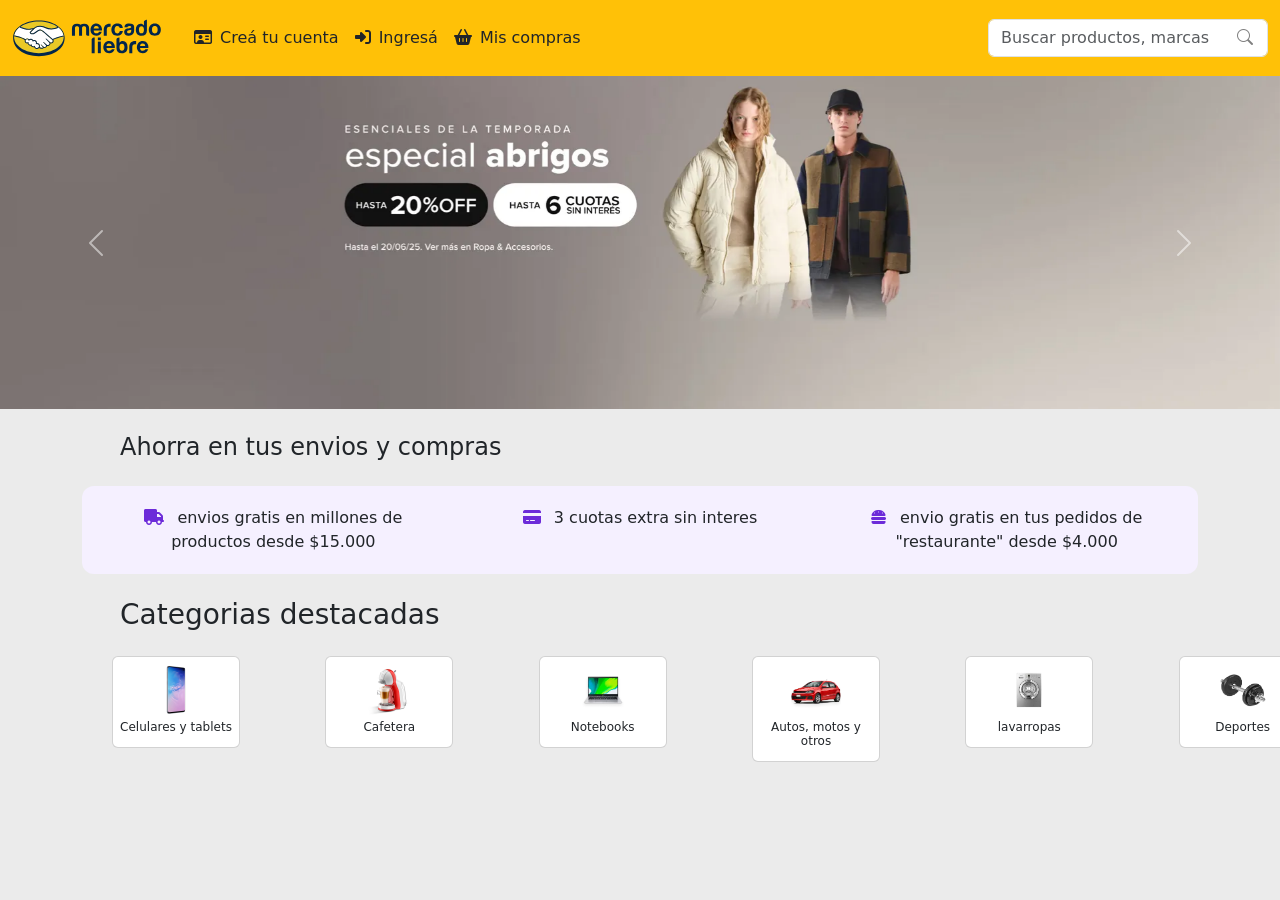
==== index.html @ d4377ca2 "arreglado imagenes y colores" ====
<!doctype html>
<html lang="en">
  <head>
    <meta charset="UTF-8" />
    <meta name="viewport" content="width=device-width, initial-scale=1.0" />
    <title>Mercado Libre</title>
    <link
      rel="stylesheet"
      href="https://cdnjs.cloudflare.com/ajax/libs/font-awesome/6.4.0/css/all.min.css"
    />
    <link
      rel="stylesheet"
      href="https://cdn.jsdelivr.net/npm/bootstrap-icons@1.11.3/font/bootstrap-icons.min.css"
    />
    <link
      href="https://cdn.jsdelivr.net/npm/bootstrap@5.3.8/dist/css/bootstrap.min.css"
      rel="stylesheet"
      integrity="sha384-sRIl4kxILFvY47J16cr9ZwB07vP4J8+LH7qKQnuqkuIAvNWLzeN8tE5YBujZqJLB"
      crossorigin="anonymous"
    />
    <link rel="stylesheet" href="./Styles/style.css" />
    <link
      rel="stylesheet"
      href="https://cdnjs.cloudflare.com/ajax/libs/font-awesome/6.4.0/css/all.min.css"
    />
  </head>
  <body>
    <nav class="navbar navbar-expand-lg bg-warning">
      <div class="container-fluid d-flex flex-row gap-3 mb-0">
        <a class="navbar-brand" href="#">
          <img
            src="/Assets/logo-mercado-liebre.svg"
            alt="mercadoliebre"
            width="150"
            height="50"
          />
        </a>
        <button
          class="navbar-toggler"
          type="button"
          data-bs-toggle="collapse"
          data-bs-target="#navbarTogglerDemo02"
          aria-controls="navbarTogglerDemo02"
          aria-expanded="false"
          aria-label="Toggle navigation"
        >
          <span class="navbar-toggler-icon"></span>
        </button>
        <div class="collapse navbar-collapse" id="navbarTogglerDemo02">
          <ul class="navbar-nav me-auto mb-2 mb-lg-0 flex-row gap-3">
            <li class="nav-item">
              <i class="far fa-id-card me-2"></i>Creá tu cuenta
            </li>
            <li class="nav-item">
              <i class="fas fa-sign-in-alt me-2"></i>Ingresá
            </li>
            <li class="nav-item">
              <i class="fas fa-shopping-basket me-2"></i>Mis compras
            </li>
          </ul>
          <form class="d-flex ms-auto" role="search">
            <div class="search-box">
              <i class="bi bi-search"></i>
              <input
                class="form-control"
                type="search"
                placeholder="Buscar productos, marcas y más..."
                aria-label="Search"
              />
            </div>
          </form>
        </div>
      </div>
    </nav>

    <div id="carouselExampleFade" class="carousel slide carousel-fade">
      <div class="carousel-inner">
        <div class="carousel-item active">
          <img
            src="/Assets/D_NQ_630123-MLA86276689967_062025-OO.webp"
            class="d-block w-100"
            alt="..."
          />
        </div>
        <div class="carousel-item">
          <img
            src="/Assets/D_NQ_743265-MLA86102144515_062025-OO.webp"
            class="d-block w-100"
            alt="..."
          />
        </div>
        <div class="carousel-item">
          <img
            src="/Assets/D_NQ_767480-MLA86280604571_062025-OO.webp"
            class="d-block w-100"
            alt="..."
          />
        </div>
        <div class="carousel-item">
          <img
            src="/Assets/D_NQ_803967-MLA86466180635_062025-OO.webp"
            class="d-block w-100"
            alt="..."
          />
        </div>
        <div class="carousel-item">
          <img
            src="/Assets/D_NQ_944395-MLA83017655050_032025-OO.webp"
            class="d-block w-100"
            alt="..."
          />
        </div>
      </div>
      <button
        class="carousel-control-prev"
        type="button"
        data-bs-target="#carouselExampleFade"
        data-bs-slide="prev"
      >
        <span class="carousel-control-prev-icon" aria-hidden="true"></span>
        <span class="visually-hidden">Previous</span>
      </button>
      <button
        class="carousel-control-next"
        type="button"
        data-bs-target="#carouselExampleFade"
        data-bs-slide="next"
      >
        <span class="carousel-control-next-icon" aria-hidden="true"></span>
        <span class="visually-hidden">Next</span>
      </button>
    </div>
    <div class="text my-4 alineado-Texto">
      <h4>Ahorra en tus envios y compras</h4>
    </div>
    <div class="container my-4">
      <div class="beneficios">
        <div class="row text-center">
          <div class="col-lg-4">
            <i class="fas fa-truck me-2"></i>
            <span>envios gratis en millones de productos desde $15.000</span>
          </div>
          <div class="col-lg-4">
            <i class="fas fa-credit-card me-2"> </i>
            <span> 3 cuotas extra sin interes</span>
          </div>
          <div class="col-lg-4">
            <i class="fas fa-hamburger me-2"></i>
            <span
              >envio gratis en tus pedidos de "restaurante" desde $4.000</span
            >
          </div>
        </div>
      </div>
    </div>
    <div class="text my-4 alineado-Texto">
      <h3>Categorias destacadas</h3>
    </div>

    <div class="container-fluid my-4 cont-Alineado">
      <div class="row">
        <div class="col-sm-4 col-lg-2">
          <div class="card" style="width: 8rem">
            <img
              src="Assets/img-samsung-galaxy-s10.jpg"
              class="card-img-top img-Card"
              alt="..."
            />
            <div class="card-body text-center">
              <h5 class="card-title text-Title">Celulares y tablets</h5>
            </div>
          </div>
        </div>
        <div class="col-sm-4 col-lg-2">
          <div class="card" style="width: 8rem">
            <img
              src="Assets/img-cafetera-moulinex.jpg"
              class="card-img-top img-Card"
              alt="..."
            />
            <div class="card-body text-center">
              <h5 class="card-title text-Title">Cafetera</h5>
            </div>
          </div>
        </div>
        <div class="col-sm-4 col-lg-2">
          <div class="card" style="width: 8rem">
            <img
              src="Assets/categoriLaptop.webp"
              class="card-img-top img-Card"
              alt="..."
            />
            <div class="card-body text-center">
              <h5 class="card-title text-Title">Notebooks</h5>
            </div>
          </div>
        </div>
        <div class="col-sm-4 col-lg-2">
          <div class="card" style="width: 8rem">
            <img
              src="Assets/categoriAutos.webp"
              class="card-img-top img-Card"
              alt="..."
            />
            <div class="card-body text-center">
              <h5 class="card-title text-Title">Autos, motos y otros</h5>
            </div>
          </div>
        </div>

        <div class="col-sm-4 col-lg-2">
          <div class="card" style="width: 8rem">
            <img
              src="Assets/categoriLavarropas.webp"
              class="card-img-top img-Card"
              alt="..."
            />
            <div class="card-body text-center">
              <h5 class="card-title text-Title">lavarropas</h5>
            </div>
          </div>
        </div>
        <div class="col-sm-4 col-lg-2">
          <div class="card" style="width: 8rem">
            <img
              src="Assets/categoriFitnes.webp"
              class="card-img-top img-Card"
              alt="..."
            />
            <div class="card-body text-center">
              <h5 class="card-title text-Title">Deportes</h5>
            </div>
          </div>
        </div>
      </div>
    </div>

    <script
      src="https://cdn.jsdelivr.net/npm/bootstrap@5.3.8/dist/js/bootstrap.bundle.min.js"
      integrity="sha384-FKyoEForCGlyvwx9Hj09JcYn3nv7wiPVlz7YYwJrWVcXK/BmnVDxM+D2scQbITxI"
      crossorigin="anonymous"
    ></script>
  </body>
</html>
---- Styles/style.css ----
*{
    padding: 0;
    margin: 0;
    box-sizing: border-box;
}

navbar{
    background-color: #eac926;
}

.search-box{
    position: relative;
    width: 280px;
}

.search-box input{
    padding-right: 40px; 
}

.search-box i{
    position: absolute;
    right: 15px;   
    top: 50%;
    transform: translateY(-50%);
    color: gray;
    pointer-events: none;
}

body { 
    background-color: #ebebeb;;
}

.beneficios {
    background-color: #f5f0ff;
    padding: 20px;
    border-radius: 12px;
}
.beneficios i {
    color: #6c2bd9;
}

.img-Card {
    height: 50px;
    width: 50px;
    object-fit: contain;
    margin: 8px auto 0;
    display: block;
}
.card-body {
    padding: 0.3rem;
}

.text-Title {
    font-size: 12px;
}

.alineado-Texto {
    margin-left: 120px;
}

.cont-Alineado{
    margin-left: 100px;
    margin-right: 100px;
}
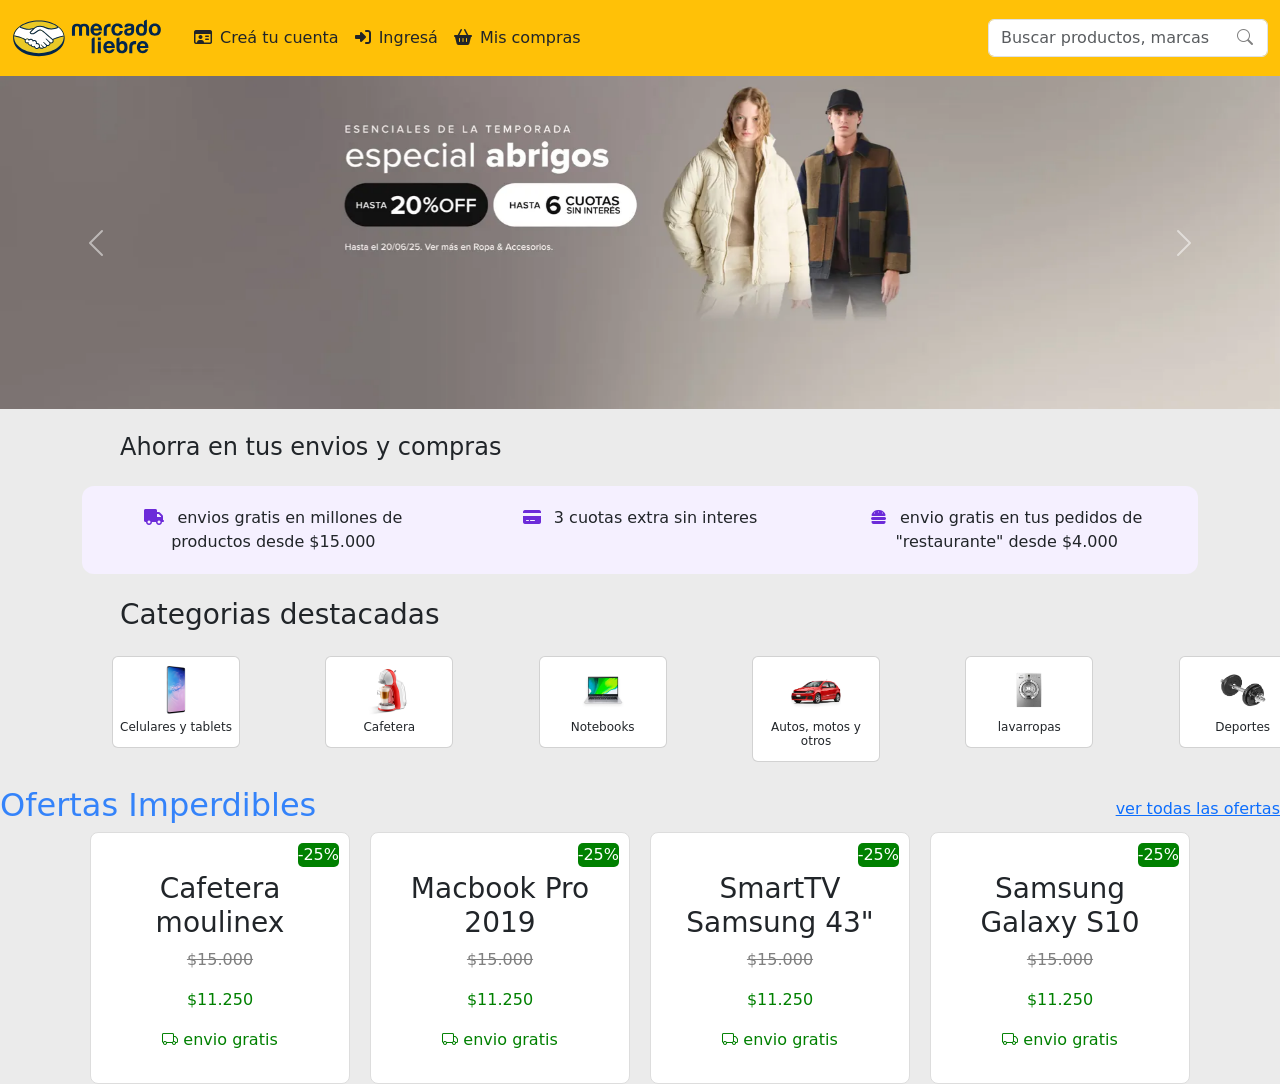
==== commit ff22907b: "mi parte" ====
--- a/index.html
+++ b/index.html
@@ -234,6 +234,54 @@
         </div>
       </div>
     </div>
+    <section class="ofertas">
+      <div class="titulo">
+        <h2 class="celeste">Ofertas Imperdibles</h2>
+        <a href="">ver todas las ofertas</a>
+      </div>
+      <div class="cartas">
+        <div class="carta1">
+          <img src="https://www.bing.com/th/id/OIP.IFLf1iKjgJyIgcAgIahNJwHaHa?w=180&h=180&c=8&rs=1&qlt=90&o=6&pid=3.1&rm=2" alt="">
+          <span class="descuento">-25%</span>
+          <h3>Cafetera moulinex</h3>
+          <p class="precio1">$15.000</p>
+          <p class="precio2">$11.250</p>
+          <p class="envio"><i class="bi bi-truck"></i>
+            envio gratis
+          </p>
+        </div>
+         <div class="carta1">
+          <span class="descuento">-25%</span>
+          <img src="https://www.bing.com/th/id/OIP.Y0yaWTrMIIb5n8Ekakz9wQHaFZ?w=180&h=135&c=8&rs=1&qlt=90&o=6&dpr=1.3&pid=3.1&rm=2" alt="">
+          <h3>Macbook Pro 2019</h3>
+          <p class="precio1">$15.000</p>
+          <p class="precio2">$11.250</p>
+          <p class="envio"><i class="bi bi-truck"></i>
+            envio gratis
+          </p>
+        </div>
+         <div class="carta1">
+          <span class="descuento">-25%</span>
+          <img src="https://www.bing.com/th/id/OIP.4Ky2hmNpFXyOOBoklWq3NwHaFE?w=180&h=135&c=8&rs=1&qlt=90&o=6&dpr=1.3&pid=3.1&rm=2" alt="">
+          <h3>SmartTV Samsung 43"</h3>
+          <p class="precio1">$15.000</p>
+          <p class="precio2">$11.250</p>
+          <p class="envio"><i class="bi bi-truck"></i>
+            envio gratis
+          </p>
+        </div>
+         <div class="carta1">
+          <span class="descuento">-25%</span>
+          <img src="https://www.bing.com/th/id/OIP._dcwcvw_ktV2e6NNmu5NegHaE7?w=180&h=135&c=8&rs=1&qlt=90&o=6&dpr=1.3&pid=3.1&rm=2" alt="">
+          <h3>Samsung Galaxy S10</h3>
+          <p class="precio1">$15.000</p>
+          <p class="precio2">$11.250</p>
+          <p class="envio"><i class="bi bi-truck"></i>
+            envio gratis
+          </p>
+        </div>
+      </div>
+    </section>
 
     <script
       src="https://cdn.jsdelivr.net/npm/bootstrap@5.3.8/dist/js/bootstrap.bundle.min.js"
--- a/Styles/style.css
+++ b/Styles/style.css
@@ -61,4 +61,45 @@
 .cont-Alineado{
     margin-left: 100px;
     margin-right: 100px;
+}
+.titulo {
+    display: flex;
+    justify-content: space-between;
+    align-items: center;
+}
+.celeste {
+    color: #3483fa;
+}
+.cartas {
+    display: flex;
+    justify-content: center;
+    align-items: center;
+    gap: 20px;
+}
+.carta1 {
+    position: relative;
+    width: 260px;
+    background: white;
+    border: 1px solid #ddd;
+    border-radius: 8px;
+    text-align: center;
+    padding: 15px
+}
+.precio1 {
+    text-decoration: line-through;
+    color: gray;
+}
+.precio2 {
+    color: green;
+}
+.envio {
+    color: green;
+}
+.descuento {
+    position: absolute;
+    top: 10px;
+    right: 10px;
+    background: green;
+    color: white;
+    border-radius: 5px;   
 }
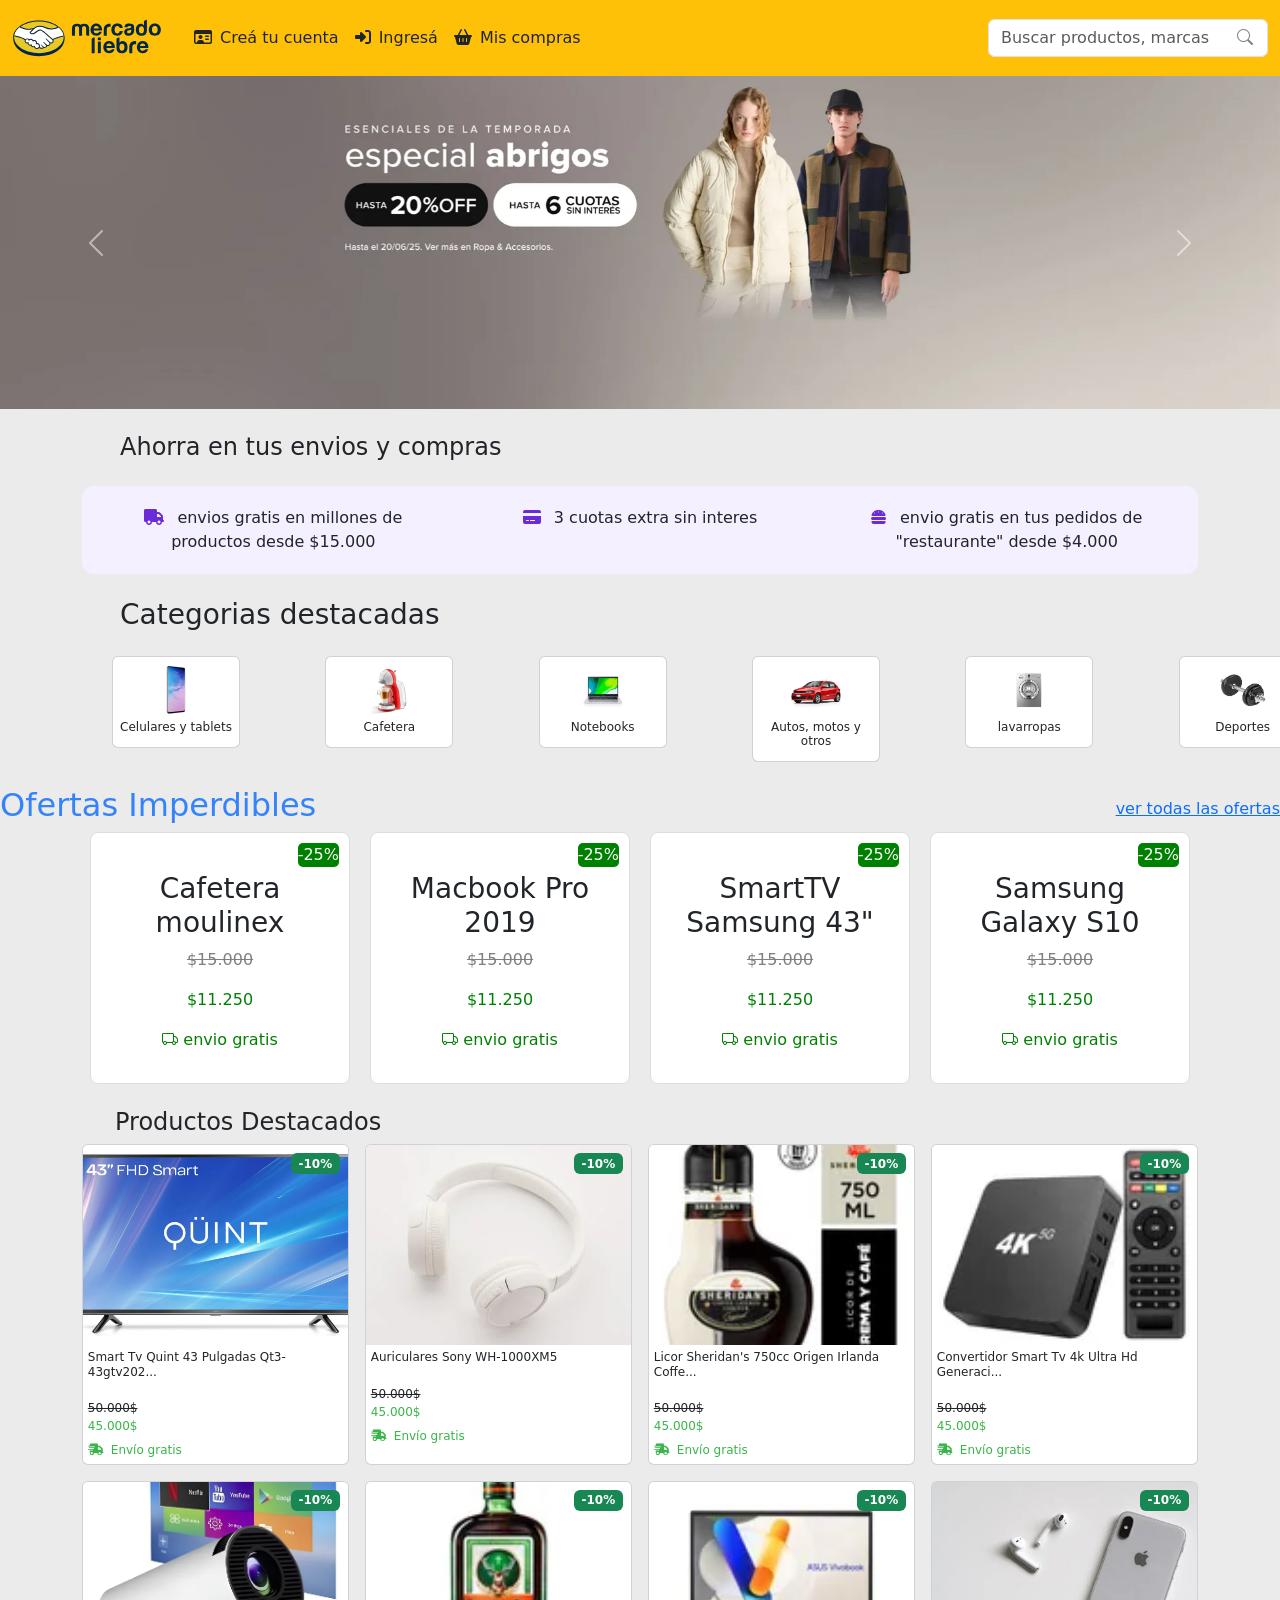
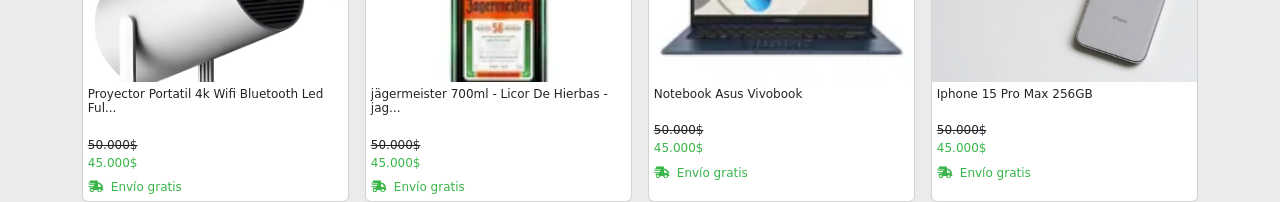
==== commit 73a61b94: "añadi productos destacados" ====
--- a/index.html
+++ b/index.html
@@ -283,6 +283,214 @@
       </div>
     </section>
 
+    <h1 class="mt-4 size-Margin">Productos Destacados</h1>
+
+    <div class="container g-4">
+      <div class="row row-cols-2 row-cols-md-4 g-3">
+        <div class="col">
+          <div class="card h-100" style="position: relative; max-width: 300px">
+            <span class="badge bg-success position-absolute top-0 end-0 m-2">
+              -10%
+            </span>
+            <img
+              class="imagen-fit card-img-top"
+              src="Assets/tv.webp"
+              alt="..."
+            />
+            <div class="card-body">
+              <h5 class="card-title size">
+                Smart Tv Quint 43 Pulgadas Qt3-43gtv202...
+              </h5>
+              <p class="card-text"></p>
+              <div class="mover">
+                <del class="size">50.000$</del>
+                <h5 class="size color">45.000$</h5>
+                <div class="size color">
+                  <i class="fas fa-shipping-fast me-2"></i>Envío gratis
+                </div>
+              </div>
+            </div>
+          </div>
+        </div>
+
+        <div class="col">
+          <div class="card h-100" style="position: relative; max-width: 300px">
+            <span class="badge bg-success position-absolute top-0 end-0 m-2">
+              -10%
+            </span>
+            <img
+              class="imagen-fit card-img-top"
+              src="Assets/audifono.webp"
+              alt="..."
+            />
+            <div class="card-body">
+              <h5 class="card-title size">Auriculares Sony WH-1000XM5</h5>
+              <p class="card-text"></p>
+              <div class="mover">
+                <del class="size">50.000$</del>
+                <h5 class="size color">45.000$</h5>
+                <div class="size color">
+                  <i class="fas fa-shipping-fast me-2"></i>Envío gratis
+                </div>
+              </div>
+            </div>
+          </div>
+        </div>
+
+        <div class="col">
+          <div class="card h-100" style="position: relative; max-width: 300px">
+            <span class="badge bg-success position-absolute top-0 end-0 m-2">
+              -10%
+            </span>
+            <img
+              class="imagen-fit card-img-top"
+              src="Assets/licor.webp"
+              alt="..."
+            />
+            <div class="card-body">
+              <h5 class="card-title size">
+                Licor Sheridan's 750cc Origen Irlanda Coffe...
+              </h5>
+              <p class="card-text"></p>
+              <div class="mover">
+                <del class="size">50.000$</del>
+                <h5 class="size color">45.000$</h5>
+                <div class="size color">
+                  <i class="fas fa-shipping-fast me-2"></i>Envío gratis
+                </div>
+              </div>
+            </div>
+          </div>
+        </div>
+
+        <div class="col">
+          <div class="card h-100" style="position: relative; max-width: 300px">
+            <span class="badge bg-success position-absolute top-0 end-0 m-2">
+              -10%
+            </span>
+            <img
+              class="imagen-fit card-img-top"
+              src="Assets/convertidorTV.webp"
+              alt="..."
+            />
+            <div class="card-body">
+              <h5 class="card-title size">
+                Convertidor Smart Tv 4k Ultra Hd Generaci...
+              </h5>
+              <p class="card-text"></p>
+              <div class="mover">
+                <del class="size">50.000$</del>
+                <h5 class="size color">45.000$</h5>
+                <div class="size color">
+                  <i class="fas fa-shipping-fast me-2"></i>Envío gratis
+                </div>
+              </div>
+            </div>
+          </div>
+        </div>
+
+        <div class="col">
+          <div class="card h-100" style="position: relative; max-width: 300px">
+            <span class="badge bg-success position-absolute top-0 end-0 m-2">
+              -10%
+            </span>
+            <img
+              class="imagen-fit card-img-top"
+              src="Assets/proyector.webp"
+              alt="..."
+            />
+            <div class="card-body">
+              <h5 class="card-title size">
+                Proyector Portatil 4k Wifi Bluetooth Led Ful...
+              </h5>
+              <p class="card-text"></p>
+              <div class="mover">
+                <del class="size">50.000$</del>
+                <h5 class="size color">45.000$</h5>
+                <div div class="size color">
+                  <i class="fas fa-shipping-fast me-2"></i>Envío gratis
+                </div>
+              </div>
+            </div>
+          </div>
+        </div>
+
+        <div class="col">
+          <div class="card h-100" style="position: relative; max-width: 300px">
+            <span class="badge bg-success position-absolute top-0 end-0 m-2">
+              -10%
+            </span>
+            <img
+              class="imagen-fit card-img-top"
+              src="Assets/jagger.webp"
+              alt="..."
+            />
+            <div class="card-body">
+              <h5 class="card-title size">
+                jägermeister 700ml - Licor De Hierbas - jag...
+              </h5>
+              <p class="card-text"></p>
+              <div class="mover">
+                <del class="size">50.000$</del>
+                <h5 class="size color">45.000$</h5>
+                <div class="size color">
+                  <i class="fas fa-shipping-fast me-2"></i>Envío gratis
+                </div>
+              </div>
+            </div>
+          </div>
+        </div>
+
+        <div class="col">
+          <div class="card h-100" style="position: relative; max-width: 300px">
+            <span class="badge bg-success position-absolute top-0 end-0 m-2">
+              -10%
+            </span>
+            <img
+              class="imagen-fit card-img-top"
+              src="Assets/asus.webp"
+              alt="..."
+            />
+            <div class="card-body">
+              <h5 class="card-title size">Notebook Asus Vivobook</h5>
+              <p class="card-text"></p>
+              <div class="mover">
+                <del class="size">50.000$</del>
+                <h5 class="size color">45.000$</h5>
+                <div class="size color">
+                  <i class="fas fa-shipping-fast me-2"></i>Envío gratis
+                </div>
+              </div>
+            </div>
+          </div>
+        </div>
+
+        <div class="col">
+          <div class="card h-100" style="position: relative; max-width: 300px">
+            <span class="badge bg-success position-absolute top-0 end-0 m-2">
+              -10%
+            </span>
+            <img
+              class="imagen-fit card-img-top"
+              src="Assets/iphone.webp"
+              alt="..."
+            />
+            <div class="card-body">
+              <h5 class="card-title size">Iphone 15 Pro Max 256GB</h5>
+              <p class="card-text"></p>
+              <div class="mover">
+                <del class="size">50.000$</del>
+                <h5 class="size color">45.000$</h5>
+                <div class="size color">
+                  <i class="fas fa-shipping-fast me-2"></i>Envío gratis
+                </div>
+              </div>
+            </div>
+          </div>
+        </div>
+      </div>
+    </div>
+
     <script
       src="https://cdn.jsdelivr.net/npm/bootstrap@5.3.8/dist/js/bootstrap.bundle.min.js"
       integrity="sha384-FKyoEForCGlyvwx9Hj09JcYn3nv7wiPVlz7YYwJrWVcXK/BmnVDxM+D2scQbITxI"
--- a/Styles/style.css
+++ b/Styles/style.css
@@ -102,4 +102,20 @@
     background: green;
     color: white;
     border-radius: 5px;   
+}
+
+.size-Margin {
+    margin-left: 115px;
+    font-size: 24px;
+}
+.size {
+    font-size: 12px ;
+}
+.color {
+    color: #39b54a;
+}
+.imagen-fit {
+    object-fit: cover;
+    width: 100%;
+    height: 200px;
 }
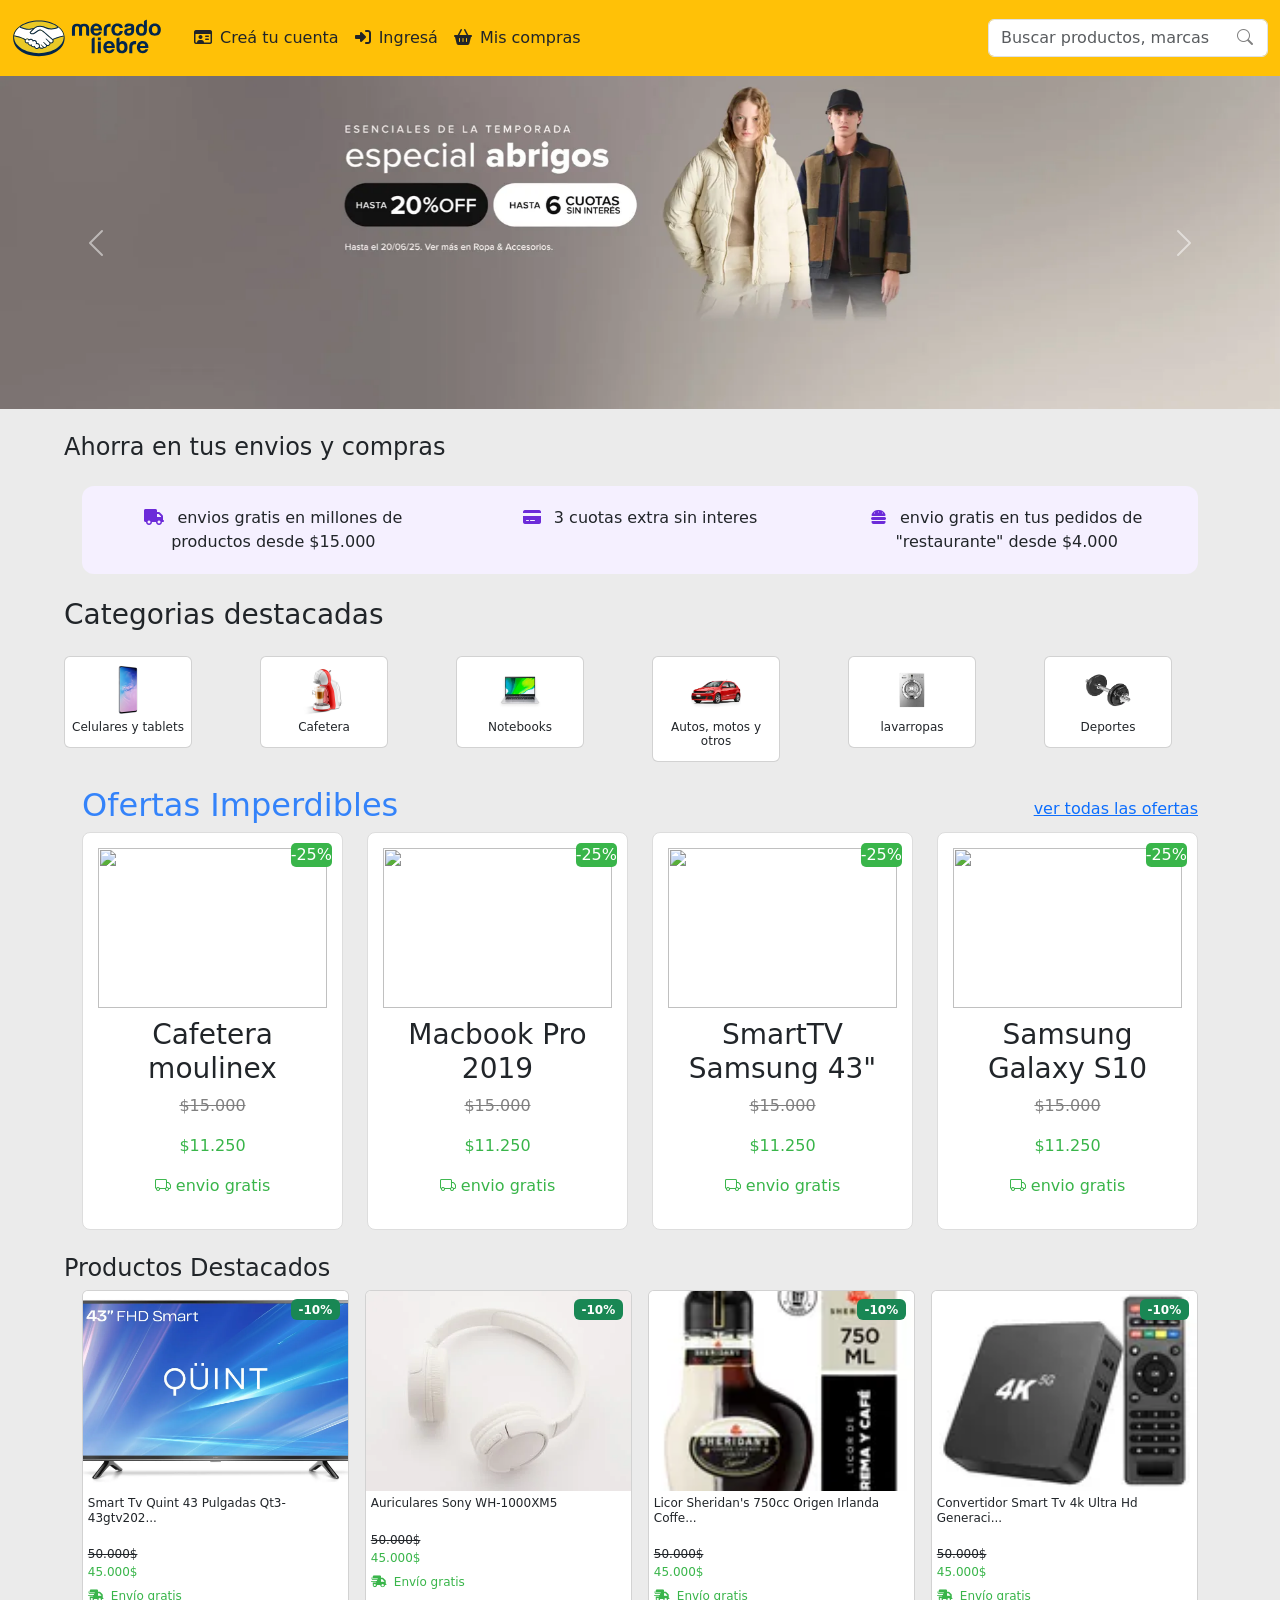
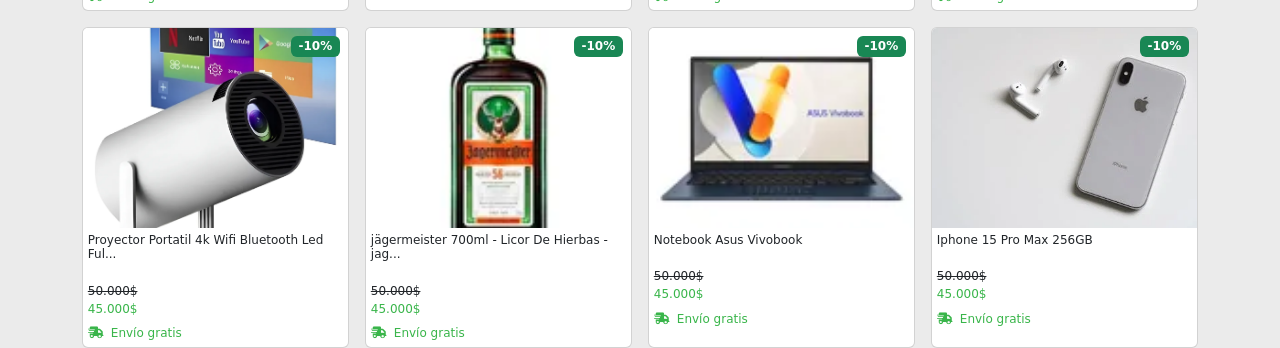
==== commit e84ccbf8: "fix" ====
--- a/index.html
+++ b/index.html
@@ -235,50 +235,79 @@
       </div>
     </div>
     <section class="ofertas">
-      <div class="titulo">
-        <h2 class="celeste">Ofertas Imperdibles</h2>
-        <a href="">ver todas las ofertas</a>
-      </div>
-      <div class="cartas">
-        <div class="carta1">
-          <img src="https://www.bing.com/th/id/OIP.IFLf1iKjgJyIgcAgIahNJwHaHa?w=180&h=180&c=8&rs=1&qlt=90&o=6&pid=3.1&rm=2" alt="">
-          <span class="descuento">-25%</span>
-          <h3>Cafetera moulinex</h3>
-          <p class="precio1">$15.000</p>
-          <p class="precio2">$11.250</p>
-          <p class="envio"><i class="bi bi-truck"></i>
-            envio gratis
-          </p>
-        </div>
-         <div class="carta1">
-          <span class="descuento">-25%</span>
-          <img src="https://www.bing.com/th/id/OIP.Y0yaWTrMIIb5n8Ekakz9wQHaFZ?w=180&h=135&c=8&rs=1&qlt=90&o=6&dpr=1.3&pid=3.1&rm=2" alt="">
-          <h3>Macbook Pro 2019</h3>
-          <p class="precio1">$15.000</p>
-          <p class="precio2">$11.250</p>
-          <p class="envio"><i class="bi bi-truck"></i>
-            envio gratis
-          </p>
-        </div>
-         <div class="carta1">
-          <span class="descuento">-25%</span>
-          <img src="https://www.bing.com/th/id/OIP.4Ky2hmNpFXyOOBoklWq3NwHaFE?w=180&h=135&c=8&rs=1&qlt=90&o=6&dpr=1.3&pid=3.1&rm=2" alt="">
-          <h3>SmartTV Samsung 43"</h3>
-          <p class="precio1">$15.000</p>
-          <p class="precio2">$11.250</p>
-          <p class="envio"><i class="bi bi-truck"></i>
-            envio gratis
-          </p>
-        </div>
-         <div class="carta1">
-          <span class="descuento">-25%</span>
-          <img src="https://www.bing.com/th/id/OIP._dcwcvw_ktV2e6NNmu5NegHaE7?w=180&h=135&c=8&rs=1&qlt=90&o=6&dpr=1.3&pid=3.1&rm=2" alt="">
-          <h3>Samsung Galaxy S10</h3>
-          <p class="precio1">$15.000</p>
-          <p class="precio2">$11.250</p>
-          <p class="envio"><i class="bi bi-truck"></i>
-            envio gratis
-          </p>
+      <div class="container">
+        <div
+          class="titulo d-flex justify-content-between align-items-center flex-wrap"
+        >
+          <h2 class="celeste">Ofertas Imperdibles</h2>
+          <a href="">ver todas las ofertas</a>
+        </div>
+        <div class="row g-4">
+          <div class="col-6 col-md-3">
+            <div class="carta1">
+              <img
+                src="https://www.bing.com/th/id/OIP.IFLf1iKjgJyIgcAgIahNJwHaHa?w=180&h=180&c=8&rs=1&qlt=90&o=6&pid=3.1&rm=2"
+                alt=""
+              />
+              <span class="descuento">-25%</span>
+              <h3>Cafetera moulinex</h3>
+              <p class="precio1">$15.000</p>
+              <p class="precio2">$11.250</p>
+              <p class="envio">
+                <i class="bi bi-truck"></i>
+                envio gratis
+              </p>
+            </div>
+          </div>
+          <div class="col-6 col-md-3">
+            <div class="carta1">
+              <span class="descuento">-25%</span>
+              <img
+                src="https://www.bing.com/th/id/OIP.Y0yaWTrMIIb5n8Ekakz9wQHaFZ?w=180&h=135&c=8&rs=1&qlt=90&o=6&dpr=1.3&pid=3.1&rm=2"
+                alt=""
+              />
+              <h3>Macbook Pro 2019</h3>
+              <p class="precio1">$15.000</p>
+              <p class="precio2">$11.250</p>
+              <p class="envio">
+                <i class="bi bi-truck"></i>
+                envio gratis
+              </p>
+            </div>
+          </div>
+          <div class="col-6 col-md-3">
+            <div class="carta1">
+              <span class="descuento">-25%</span>
+              <img
+                src="https://www.bing.com/th/id/OIP.4Ky2hmNpFXyOOBoklWq3NwHaFE?w=180&h=135&c=8&rs=1&qlt=90&o=6&dpr=1.3&pid=3.1&rm=2"
+                alt=""
+              />
+              <h3>SmartTV Samsung 43"</h3>
+              <p class="precio1">$15.000</p>
+              <p class="precio2">$11.250</p>
+              <p class="envio">
+                <i class="bi bi-truck"></i>
+                envio gratis
+              </p>
+            </div>
+          </div>
+
+          <div class="col-6 col-md-3">
+            <div class="carta1">
+              <span class="descuento">-25%</span>
+              <img
+                src="https://www.bing.com/th/id/OIP._dcwcvw_ktV2e6NNmu5NegHaE7?w=180&h=135&c=8&rs=1&qlt=90&o=6&dpr=1.3&pid=3.1&rm=2"
+                alt=""
+              />
+              <h3>Samsung Galaxy S10</h3>
+              <p class="precio1">$15.000</p>
+              <p class="precio2">$11.250</p>
+              <p class="envio">
+                <i class="bi bi-truck"></i>
+                envio gratis
+              </p>
+            </div>
+          </div>
         </div>
       </div>
     </section>
--- a/Styles/style.css
+++ b/Styles/style.css
@@ -55,58 +55,62 @@
 }
 
 .alineado-Texto {
-    margin-left: 120px;
+    margin-left:clamp(1rem, 5vw, 120px);
 }
 
 .cont-Alineado{
-    margin-left: 100px;
-    margin-right: 100px;
+  padding-left: clamp(1rem, 5vw, 100px);
+   padding-right: clamp(1rem, 5vw, 100px);
 }
 .titulo {
     display: flex;
     justify-content: space-between;
     align-items: center;
+    flex-wrap: wrap;
+    gap: 10px;
 }
 .celeste {
     color: #3483fa;
 }
-.cartas {
-    display: flex;
-    justify-content: center;
-    align-items: center;
-    gap: 20px;
-}
+
 .carta1 {
     position: relative;
-    width: 260px;
+    max-width: 100%;
     background: white;
     border: 1px solid #ddd;
     border-radius: 8px;
     text-align: center;
-    padding: 15px
+    padding: 15px;
+}
+
+.carta1 img {
+    width: 100%;
+    height: 160px;
+    object-fit: contain;
+    margin-bottom: 10px;
 }
 .precio1 {
     text-decoration: line-through;
     color: gray;
 }
 .precio2 {
-    color: green;
+    color: #39b54a;
 }
 .envio {
-    color: green;
+    color: #39b54a;
 }
 .descuento {
     position: absolute;
     top: 10px;
     right: 10px;
-    background: green;
+    background: #39b54a;
     color: white;
     border-radius: 5px;   
 }
 
 .size-Margin {
-    margin-left: 115px;
-    font-size: 24px;
+    margin-left: clamp(1rem, 5vw, 115px);
+    font-size: 24px
 }
 .size {
     font-size: 12px ;
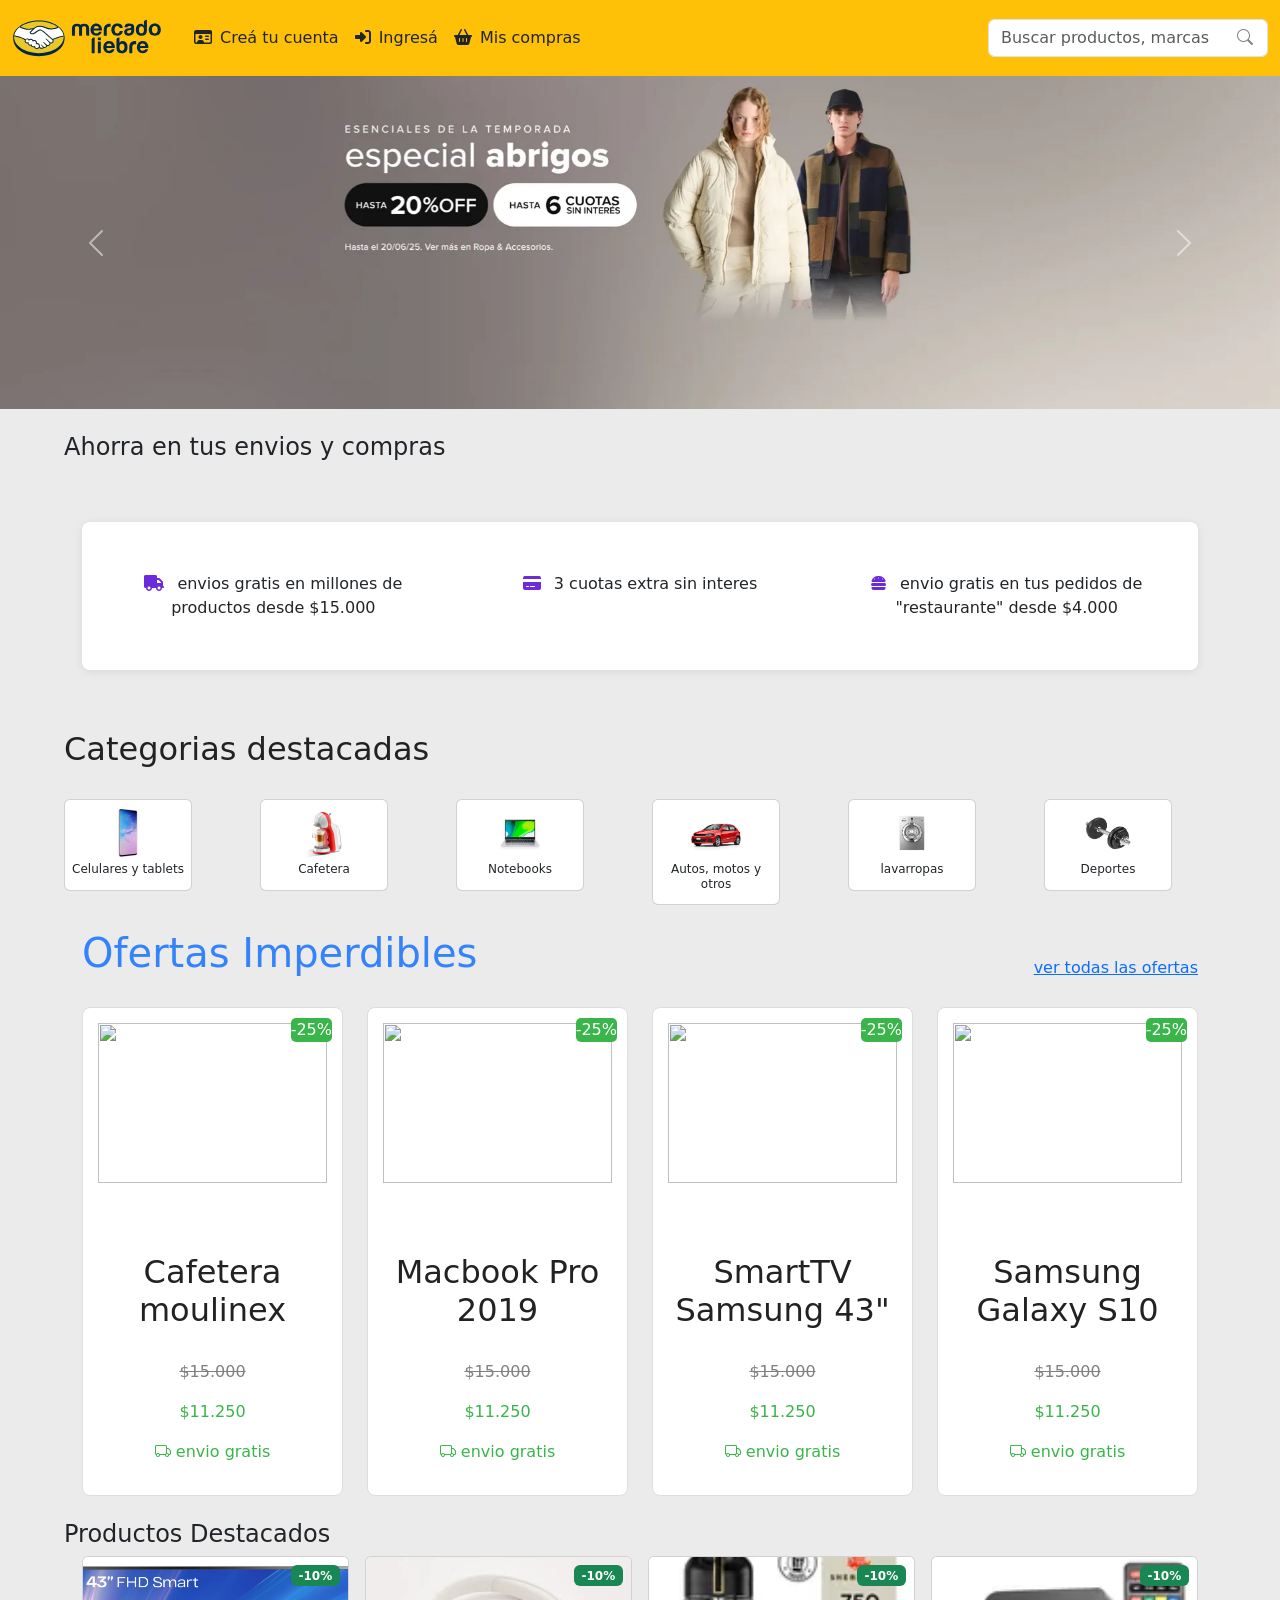
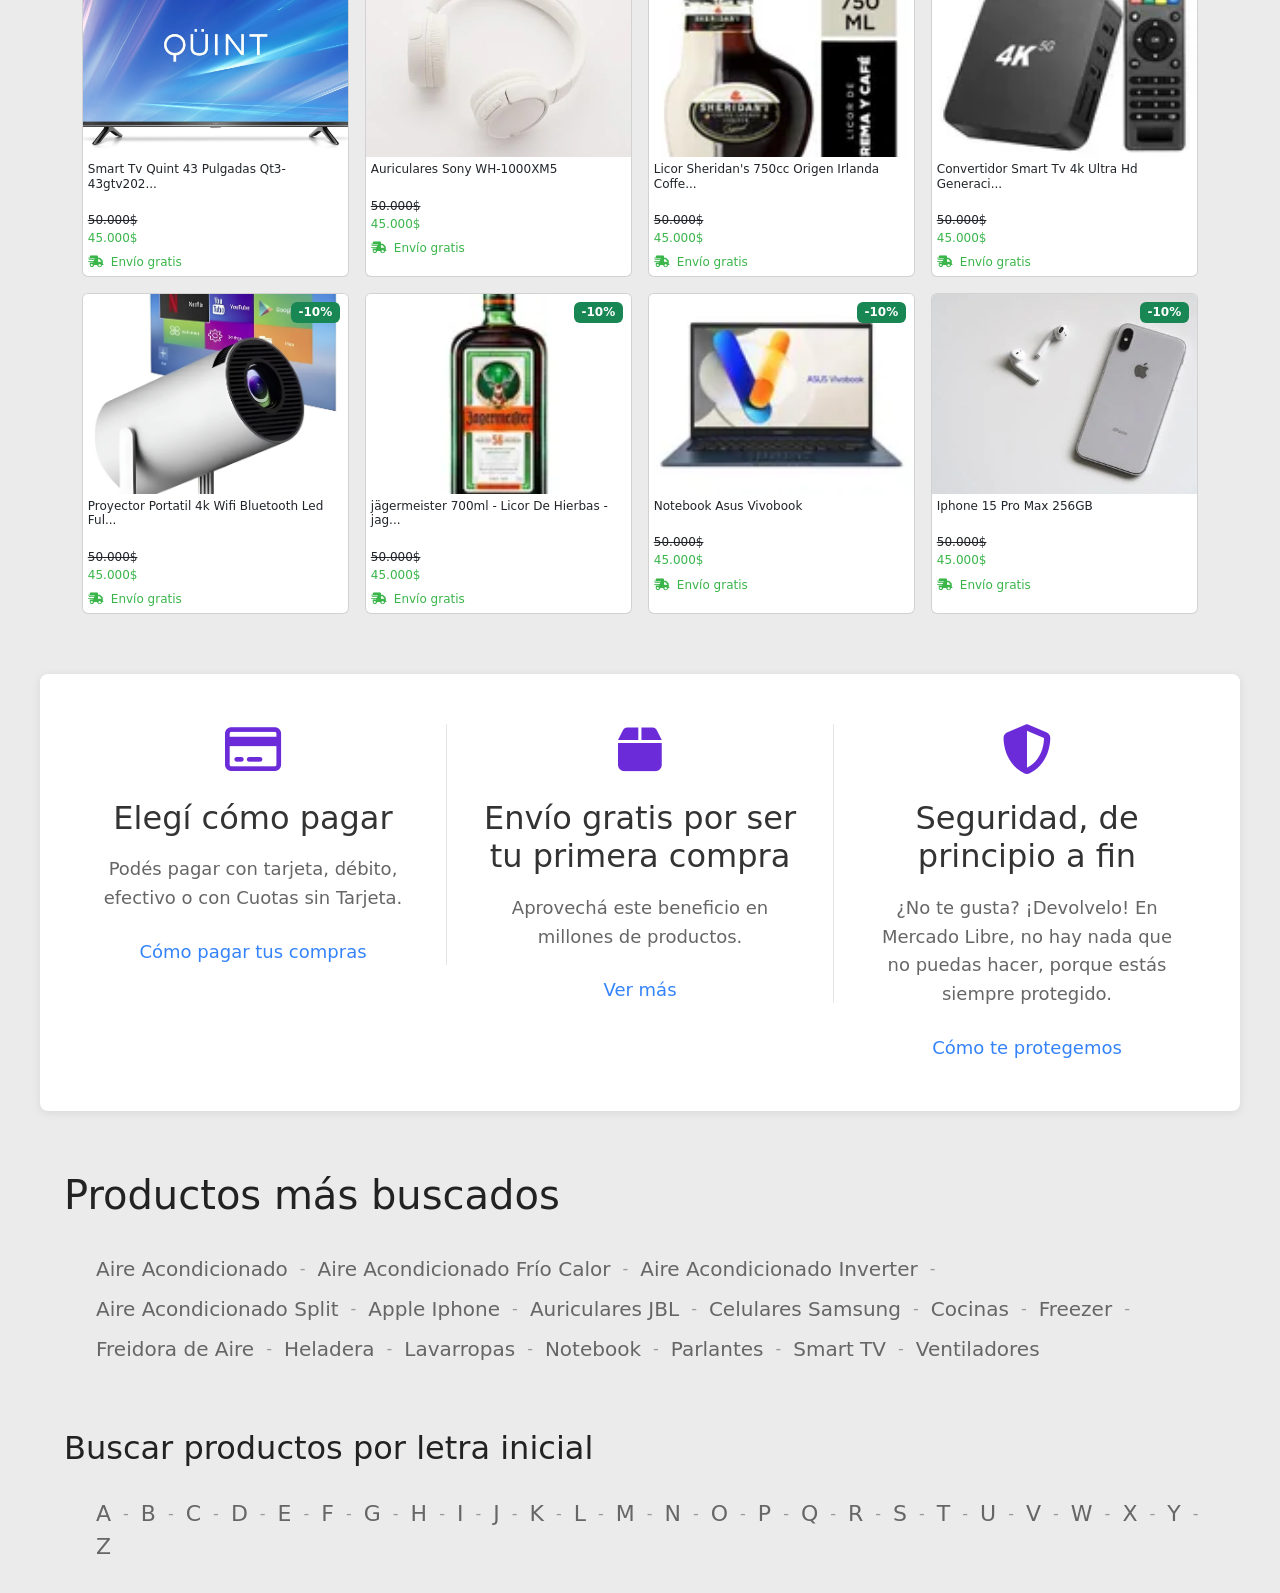
==== commit 833a4c92: "agrege  el footer" ====
--- a/index.html
+++ b/index.html
@@ -519,7 +519,86 @@
         </div>
       </div>
     </div>
-
+  <section class="beneficios">
+     <div class="item">
+        <i class="fa-regular fa-credit-card icono"></i>
+        <h2>Elegí cómo pagar</h2>
+         <p>
+            Podés pagar con tarjeta, débito, efectivo o con Cuotas sin Tarjeta.
+        </p>
+
+        <a href="#">Cómo pagar tus compras</a>
+    </div>
+    <div class="item">
+        <i class="fa-solid fa-box icono"></i>
+         <h2>Envío gratis por ser tu primera compra</h2>
+        <p>
+            Aprovechá este beneficio en millones de productos.
+        </p>
+
+        <a href="#">Ver más</a>
+    </div>
+    <div class="item">
+        <i class="fa-solid fa-shield-halved icono"></i>
+         <h2>Seguridad, de principio a fin</h2>
+         <p>
+            ¿No te gusta? ¡Devolvelo! En Mercado Libre, no hay nada que no puedas hacer, porque estás siempre protegido.
+        </p>
+       <a href="#">Cómo te protegemos</a>
+    </div>
+    
+</section>
+<section class="contenedor">
+
+    <h2>Productos más buscados</h2>
+    <ul class="productos">
+        <li><a href="#">Aire Acondicionado</a></li>
+        <li><a href="#">Aire Acondicionado Frío Calor</a></li>
+        <li><a href="#">Aire Acondicionado Inverter</a></li>
+        <li><a href="#">Aire Acondicionado Split</a></li>
+        <li><a href="#">Apple Iphone</a></li>
+        <li><a href="#">Auriculares JBL</a></li>
+        <li><a href="#">Celulares Samsung</a></li>
+        <li><a href="#">Cocinas</a></li>
+        <li><a href="#">Freezer</a></li>
+        <li><a href="#">Freidora de Aire</a></li>
+        <li><a href="#">Heladera</a></li>
+        <li><a href="#">Lavarropas</a></li>
+        <li><a href="#">Notebook</a></li>
+        <li><a href="#">Parlantes</a></li>
+        <li><a href="#">Smart TV</a></li>
+        <li><a href="#">Ventiladores</a></li>
+    </ul>
+    <h3>Buscar productos por letra inicial</h3>
+    <ul class="letras">
+        <li><a href="#">A</a></li>
+        <li><a href="#">B</a></li>
+        <li><a href="#">C</a></li>
+        <li><a href="#">D</a></li>
+        <li><a href="#">E</a></li>
+        <li><a href="#">F</a></li>
+        <li><a href="#">G</a></li>
+        <li><a href="#">H</a></li>
+        <li><a href="#">I</a></li>
+        <li><a href="#">J</a></li>
+        <li><a href="#">K</a></li>
+        <li><a href="#">L</a></li>
+        <li><a href="#">M</a></li>
+        <li><a href="#">N</a></li>
+        <li><a href="#">O</a></li>
+        <li><a href="#">P</a></li>
+        <li><a href="#">Q</a></li>
+        <li><a href="#">R</a></li>
+        <li><a href="#">S</a></li>
+        <li><a href="#">T</a></li>
+        <li><a href="#">U</a></li>
+        <li><a href="#">V</a></li>
+        <li><a href="#">W</a></li>
+        <li><a href="#">X</a></li>
+        <li><a href="#">Y</a></li>
+        <li><a href="#">Z</a></li>
+    </ul>
+</section>
     <script
       src="https://cdn.jsdelivr.net/npm/bootstrap@5.3.8/dist/js/bootstrap.bundle.min.js"
       integrity="sha384-FKyoEForCGlyvwx9Hj09JcYn3nv7wiPVlz7YYwJrWVcXK/BmnVDxM+D2scQbITxI"
--- a/Styles/style.css
+++ b/Styles/style.css
@@ -72,7 +72,6 @@
 .celeste {
     color: #3483fa;
 }
-
 .carta1 {
     position: relative;
     max-width: 100%;
@@ -122,4 +121,126 @@
     object-fit: cover;
     width: 100%;
     height: 200px;
+}
+.beneficios{
+    max-width:1200px;
+    margin:60px auto;
+    background:#fff;
+    display:flex;
+    justify-content:space-between;
+    align-items:flex-start;
+    padding:50px 20px;
+    border-radius:8px;
+    box-shadow:0 2px 10px rgba(0,0,0,.08);
+}
+.item{
+    flex:1;
+    text-align:center;
+    padding:0 35px;
+}
+
+.item:not(:last-child){
+    border-right:1px solid #e5e5e5;
+}
+
+.icono{
+    font-size:50px;
+    color:#3483fa;
+    margin-bottom:25px;
+}
+.item h2{
+    font-size:32px;
+    font-weight:300;
+    color:#333;
+    margin-bottom:18px;
+}
+.item p{
+    font-size:18px;
+    color:#666;
+    line-height:1.6;
+    margin-bottom:25px;
+}
+.item a{
+    text-decoration:none;
+    color:#3483fa;
+    font-size:18px;
+}
+.item a:hover{
+    text-decoration:underline;
+}
+.contenedor{
+    width:90%;
+    max-width:1400px;
+    margin:30px auto;
+}
+
+h2{
+    font-size:40px;
+    margin-bottom:30px;
+    color:#222;
+}
+
+h3{
+    font-size:32px;
+    margin:60px 0 30px;
+    color:#222;
+}
+
+/* Productos */
+
+.productos{
+    display:flex;
+    flex-wrap:wrap;
+    list-style:none;
+    line-height:2;
+}
+
+.productos li{
+    display:flex;
+    align-items:center;
+}
+
+.productos li:not(:last-child)::after{
+    content:"-";
+    margin:0 12px;
+    color:#999;
+}
+
+.productos a{
+    text-decoration:none;
+    color:#666;
+    font-size:20px;
+}
+
+.productos a:hover{
+    color:#3483fa;
+}
+
+/* Letras */
+
+.letras{
+    display:flex;
+    flex-wrap:wrap;
+    list-style:none;
+}
+
+.letras li{
+    display:flex;
+    align-items:center;
+}
+
+.letras li:not(:last-child)::after{
+    content:"-";
+    margin:0 12px;
+    color:#999;
+}
+
+.letras a{
+    text-decoration:none;
+    color:#666;
+    font-size:22px;
+}
+
+.letras a:hover{
+    color:#3483fa;
 }
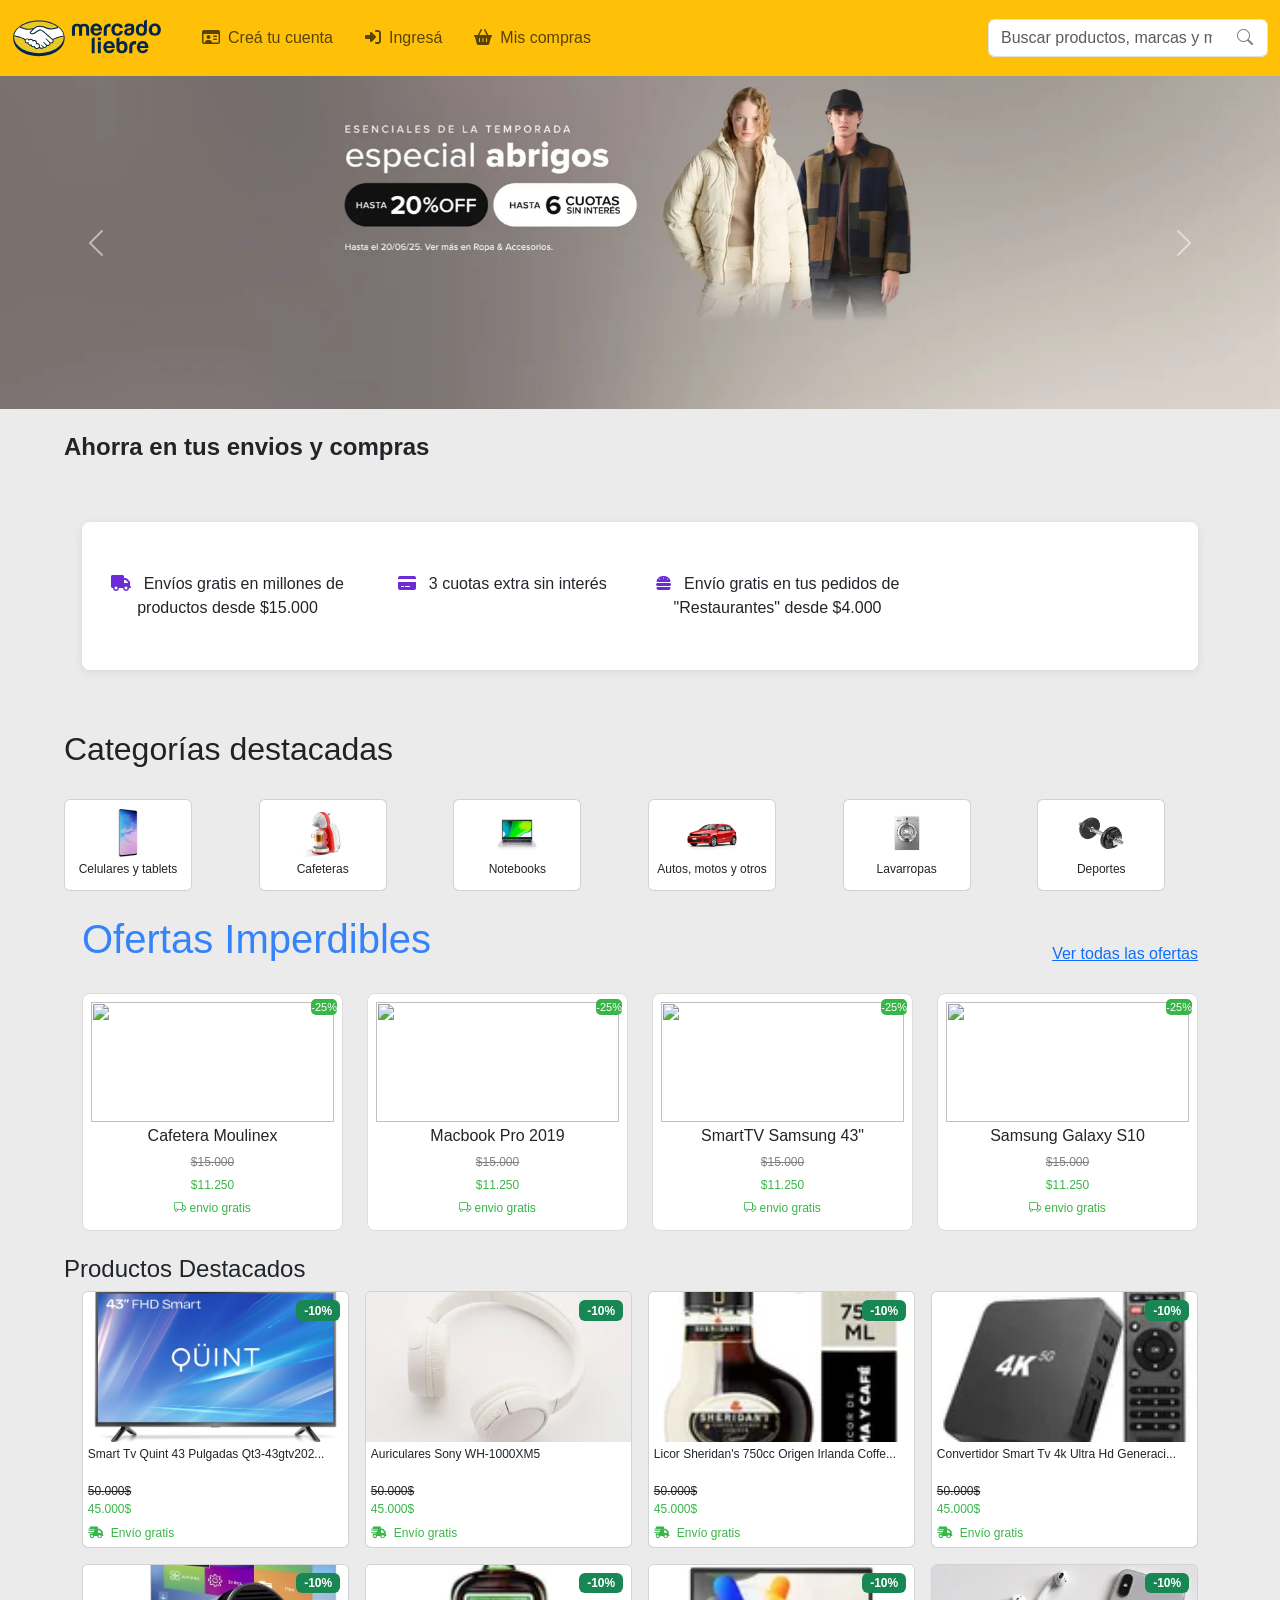
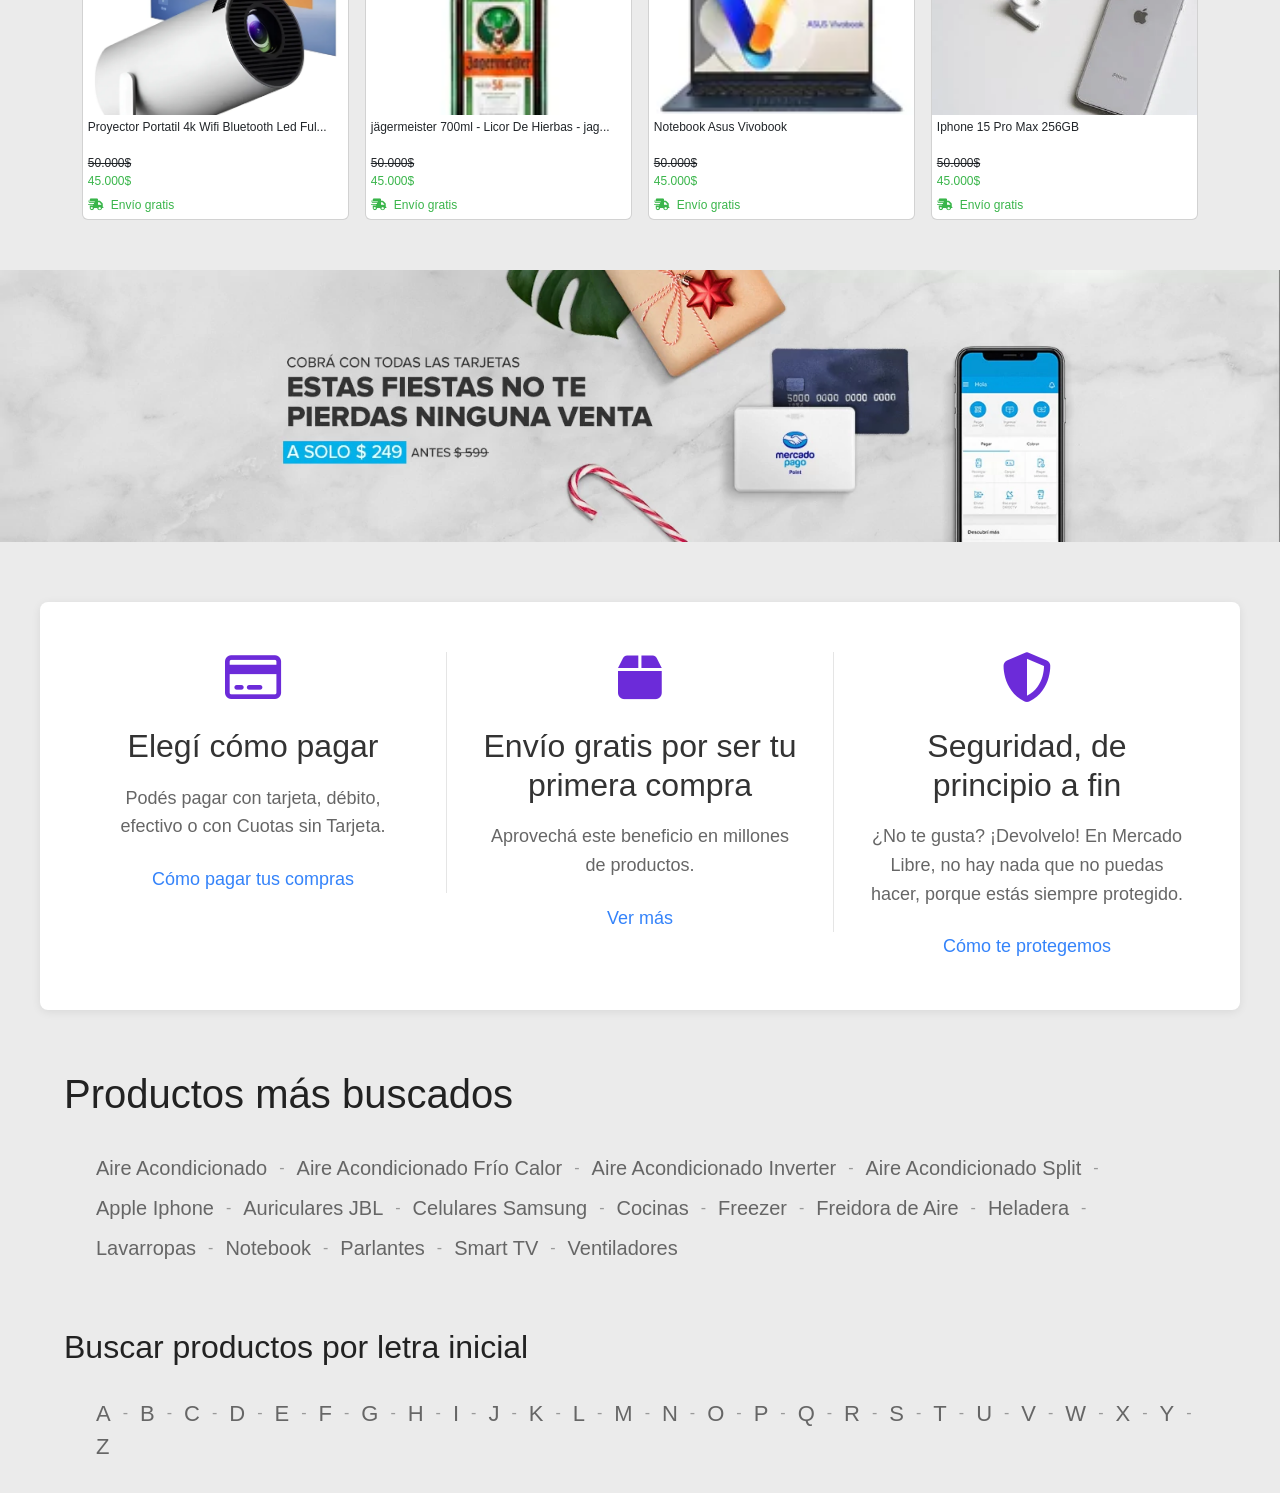
==== commit d4e561f3: "Se agregó pages, se linkearon pages y se corrigieron algunos errores" ====
--- a/index.html
+++ b/index.html
@@ -27,7 +27,7 @@
   <body>
     <nav class="navbar navbar-expand-lg bg-warning">
       <div class="container-fluid d-flex flex-row gap-3 mb-0">
-        <a class="navbar-brand" href="#">
+        <a class="navbar-brand" href="#index.html">
           <img
             src="/Assets/logo-mercado-liebre.svg"
             alt="mercadoliebre"
@@ -49,13 +49,19 @@
         <div class="collapse navbar-collapse" id="navbarTogglerDemo02">
           <ul class="navbar-nav me-auto mb-2 mb-lg-0 flex-row gap-3">
             <li class="nav-item">
-              <i class="far fa-id-card me-2"></i>Creá tu cuenta
+                <a class="nav-link" href="/Pages/register.html">
+                    <i class="far fa-id-card me-2"></i>Creá tu cuenta
+                </a>
             </li>
             <li class="nav-item">
-              <i class="fas fa-sign-in-alt me-2"></i>Ingresá
+                <a class="nav-link" href="/Pages/login.html">
+                    <i class="fas fa-sign-in-alt me-2"></i>Ingresá
+                </a>
             </li>
             <li class="nav-item">
-              <i class="fas fa-shopping-basket me-2"></i>Mis compras
+                <a class="nav-link" href="/Pages/">
+                    <i class="fas fa-shopping-basket me-2"></i>Mis compras
+                </a>
             </li>
           </ul>
           <form class="d-flex ms-auto" role="search">
@@ -136,30 +142,30 @@
     <div class="container my-4">
       <div class="beneficios">
         <div class="row text-center">
-          <div class="col-lg-4">
+          <div class="col-12 col-sm-6 col-lg-3">
             <i class="fas fa-truck me-2"></i>
-            <span>envios gratis en millones de productos desde $15.000</span>
-          </div>
-          <div class="col-lg-4">
+            <span>Envíos gratis en millones de productos desde $15.000</span>
+          </div>
+          <div class="col-12 col-sm-6 col-lg-3">
             <i class="fas fa-credit-card me-2"> </i>
-            <span> 3 cuotas extra sin interes</span>
-          </div>
-          <div class="col-lg-4">
+            <span> 3 cuotas extra sin interés</span>
+          </div>
+          <div class="col-12 col-sm-6 col-lg-3">
             <i class="fas fa-hamburger me-2"></i>
             <span
-              >envio gratis en tus pedidos de "restaurante" desde $4.000</span
+              >Envío gratis en tus pedidos de "Restaurantes" desde $4.000</span
             >
           </div>
         </div>
       </div>
     </div>
     <div class="text my-4 alineado-Texto">
-      <h3>Categorias destacadas</h3>
+      <h3>Categorías destacadas</h3>
     </div>
 
     <div class="container-fluid my-4 cont-Alineado">
-      <div class="row">
-        <div class="col-sm-4 col-lg-2">
+      <div class="row g-3">
+        <div class="col-sm-12 col-md-4 col-lg-2">
           <div class="card" style="width: 8rem">
             <img
               src="Assets/img-samsung-galaxy-s10.jpg"
@@ -171,7 +177,7 @@
             </div>
           </div>
         </div>
-        <div class="col-sm-4 col-lg-2">
+        <div class="col-sm-12 col-md-4 col-lg-2">
           <div class="card" style="width: 8rem">
             <img
               src="Assets/img-cafetera-moulinex.jpg"
@@ -179,11 +185,11 @@
               alt="..."
             />
             <div class="card-body text-center">
-              <h5 class="card-title text-Title">Cafetera</h5>
-            </div>
-          </div>
-        </div>
-        <div class="col-sm-4 col-lg-2">
+              <h5 class="card-title text-Title">Cafeteras</h5>
+            </div>
+          </div>
+        </div>
+        <div class="col-sm-12 col-md-4 col-lg-2">
           <div class="card" style="width: 8rem">
             <img
               src="Assets/categoriLaptop.webp"
@@ -195,7 +201,7 @@
             </div>
           </div>
         </div>
-        <div class="col-sm-4 col-lg-2">
+        <div class="col-sm-12 col-md-4 col-lg-2">
           <div class="card" style="width: 8rem">
             <img
               src="Assets/categoriAutos.webp"
@@ -208,7 +214,7 @@
           </div>
         </div>
 
-        <div class="col-sm-4 col-lg-2">
+        <div class="col-sm-12 col-md-4 col-lg-2">
           <div class="card" style="width: 8rem">
             <img
               src="Assets/categoriLavarropas.webp"
@@ -216,11 +222,11 @@
               alt="..."
             />
             <div class="card-body text-center">
-              <h5 class="card-title text-Title">lavarropas</h5>
-            </div>
-          </div>
-        </div>
-        <div class="col-sm-4 col-lg-2">
+              <h5 class="card-title text-Title">Lavarropas</h5>
+            </div>
+          </div>
+        </div>
+        <div class="col-sm-12 col-md-4 col-lg-2">
           <div class="card" style="width: 8rem">
             <img
               src="Assets/categoriFitnes.webp"
@@ -240,7 +246,7 @@
           class="titulo d-flex justify-content-between align-items-center flex-wrap"
         >
           <h2 class="celeste">Ofertas Imperdibles</h2>
-          <a href="">ver todas las ofertas</a>
+          <a href="">Ver todas las ofertas</a>
         </div>
         <div class="row g-4">
           <div class="col-6 col-md-3">
@@ -250,7 +256,7 @@
                 alt=""
               />
               <span class="descuento">-25%</span>
-              <h3>Cafetera moulinex</h3>
+              <h6>Cafetera Moulinex</h6>
               <p class="precio1">$15.000</p>
               <p class="precio2">$11.250</p>
               <p class="envio">
@@ -266,7 +272,7 @@
                 src="https://www.bing.com/th/id/OIP.Y0yaWTrMIIb5n8Ekakz9wQHaFZ?w=180&h=135&c=8&rs=1&qlt=90&o=6&dpr=1.3&pid=3.1&rm=2"
                 alt=""
               />
-              <h3>Macbook Pro 2019</h3>
+              <h6>Macbook Pro 2019</h6>
               <p class="precio1">$15.000</p>
               <p class="precio2">$11.250</p>
               <p class="envio">
@@ -282,7 +288,7 @@
                 src="https://www.bing.com/th/id/OIP.4Ky2hmNpFXyOOBoklWq3NwHaFE?w=180&h=135&c=8&rs=1&qlt=90&o=6&dpr=1.3&pid=3.1&rm=2"
                 alt=""
               />
-              <h3>SmartTV Samsung 43"</h3>
+              <h6>SmartTV Samsung 43"</h6>
               <p class="precio1">$15.000</p>
               <p class="precio2">$11.250</p>
               <p class="envio">
@@ -299,7 +305,7 @@
                 src="https://www.bing.com/th/id/OIP._dcwcvw_ktV2e6NNmu5NegHaE7?w=180&h=135&c=8&rs=1&qlt=90&o=6&dpr=1.3&pid=3.1&rm=2"
                 alt=""
               />
-              <h3>Samsung Galaxy S10</h3>
+              <h6>Samsung Galaxy S10</h6>
               <p class="precio1">$15.000</p>
               <p class="precio2">$11.250</p>
               <p class="envio">
@@ -519,6 +525,11 @@
         </div>
       </div>
     </div>
+
+    <div>
+        <img src="/Assets/img-home-banner.jpg" alt="" class="banner">
+    </div>
+
   <section class="beneficios">
      <div class="item">
         <i class="fa-regular fa-credit-card icono"></i>
--- a/Styles/style.css
+++ b/Styles/style.css
@@ -4,9 +4,16 @@
     box-sizing: border-box;
 }
 
-navbar{
-    background-color: #eac926;
-}
+.navbar-toggler{
+    display: none;
+  font-size: 1.5rem;
+  background: none;
+  border: none;
+  color: #fff;
+  cursor: pointer;
+
+}
+
 
 .search-box{
     position: relative;
@@ -30,6 +37,10 @@
     background-color: #ebebeb;;
 }
 
+.text h4{
+    font-weight: 700;
+}
+
 .beneficios {
     background-color: #f5f0ff;
     padding: 20px;
@@ -79,32 +90,39 @@
     border: 1px solid #ddd;
     border-radius: 8px;
     text-align: center;
-    padding: 15px;
+    padding: 8px;
 }
 
 .carta1 img {
     width: 100%;
-    height: 160px;
+    height: 120px;
     object-fit: contain;
-    margin-bottom: 10px;
+    margin-bottom: 4px;
 }
 .precio1 {
     text-decoration: line-through;
     color: gray;
+    margin: 5px 0;
+    font-size: 12px;
 }
 .precio2 {
     color: #39b54a;
+    margin: 5px 0;
+    font-size: 12px;
 }
 .envio {
     color: #39b54a;
+    margin: 5px 0;
+    font-size: 12px;
 }
 .descuento {
     position: absolute;
-    top: 10px;
-    right: 10px;
+    top: 5px;
+    right: 5px;
     background: #39b54a;
     color: white;
-    border-radius: 5px;   
+    border-radius: 5px;  
+    font-size: 11px; 
 }
 
 .size-Margin {
@@ -120,8 +138,17 @@
 .imagen-fit {
     object-fit: cover;
     width: 100%;
-    height: 200px;
-}
+    height: 150px;
+}
+
+.banner{
+    margin-top: 50px;
+    width: 100%;
+    max-width: 100%;
+    height: auto;
+    display: block;
+}
+
 .beneficios{
     max-width:1200px;
     margin:60px auto;
@@ -243,4 +270,11 @@
 
 .letras a:hover{
     color:#3483fa;
+}
+
+
+
+body{
+    font-family: "Roboto", sans-serif;
+    font-size: 16px;
 }
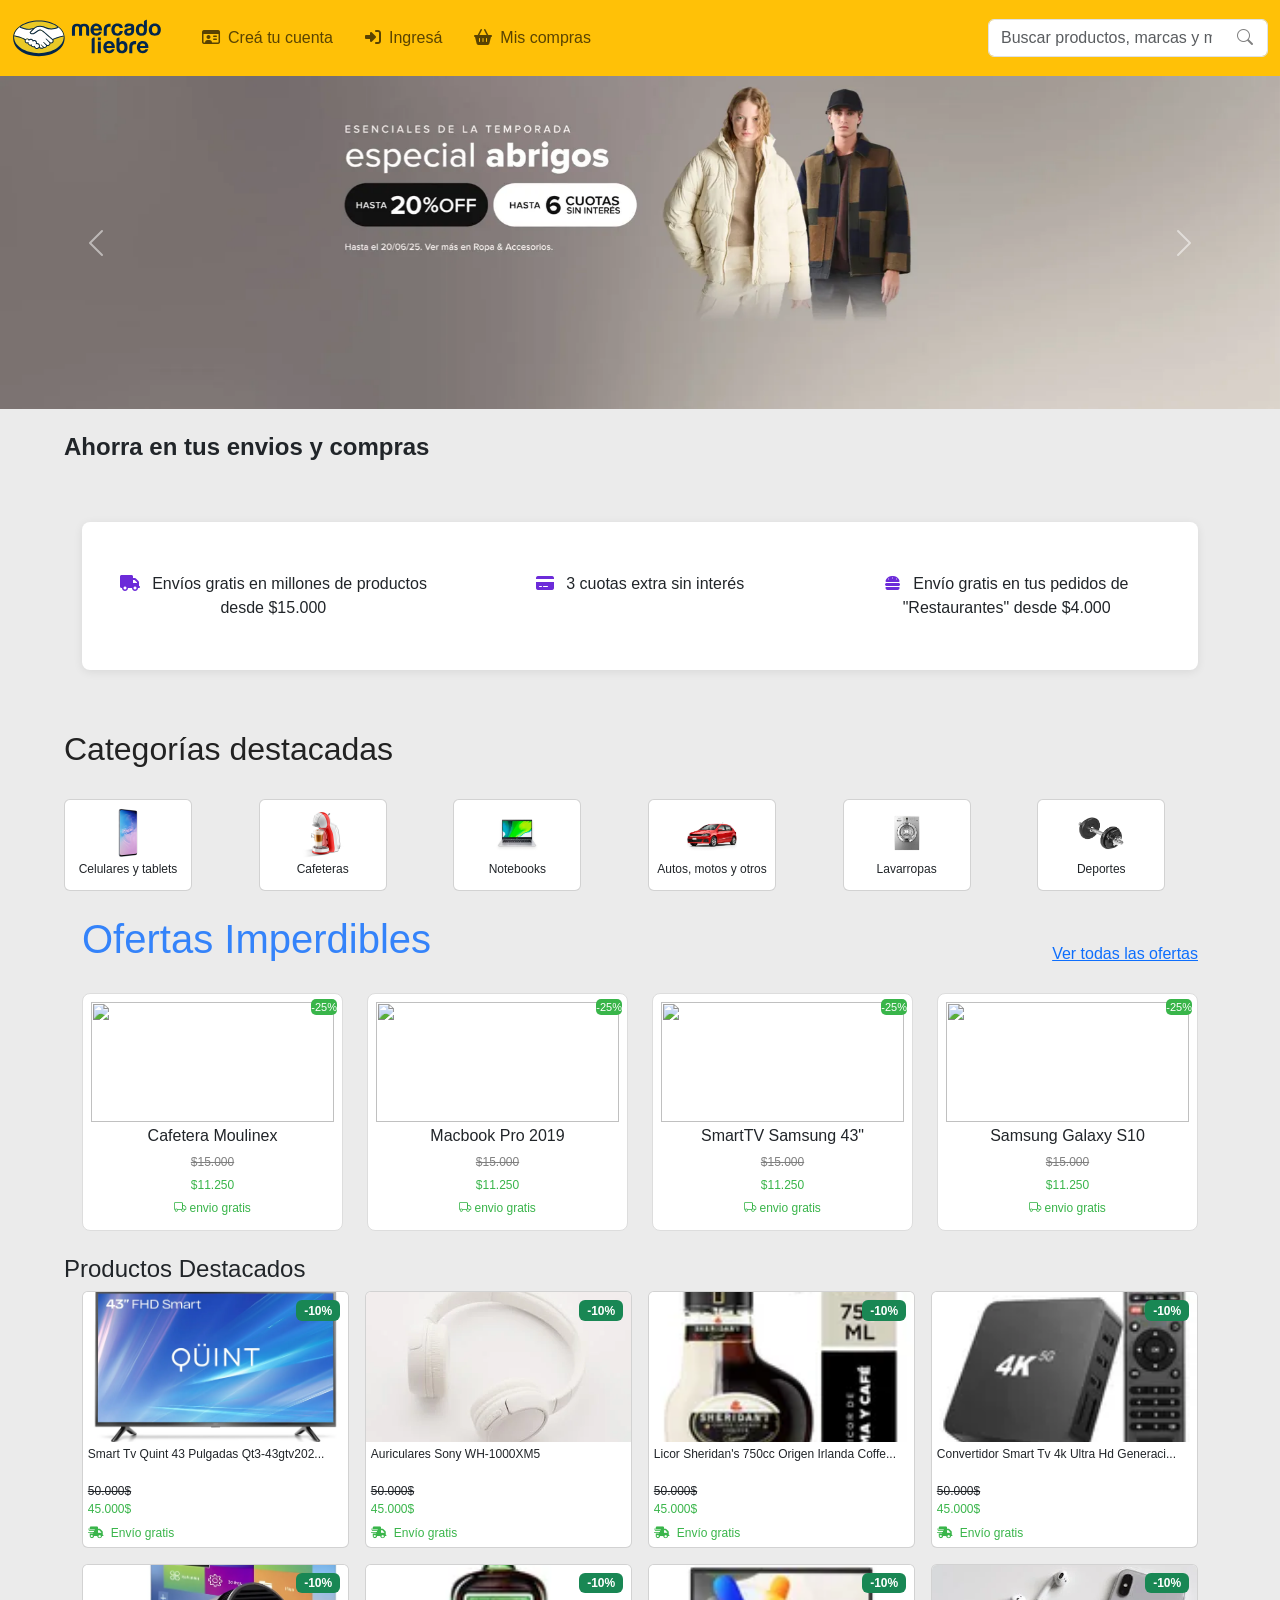
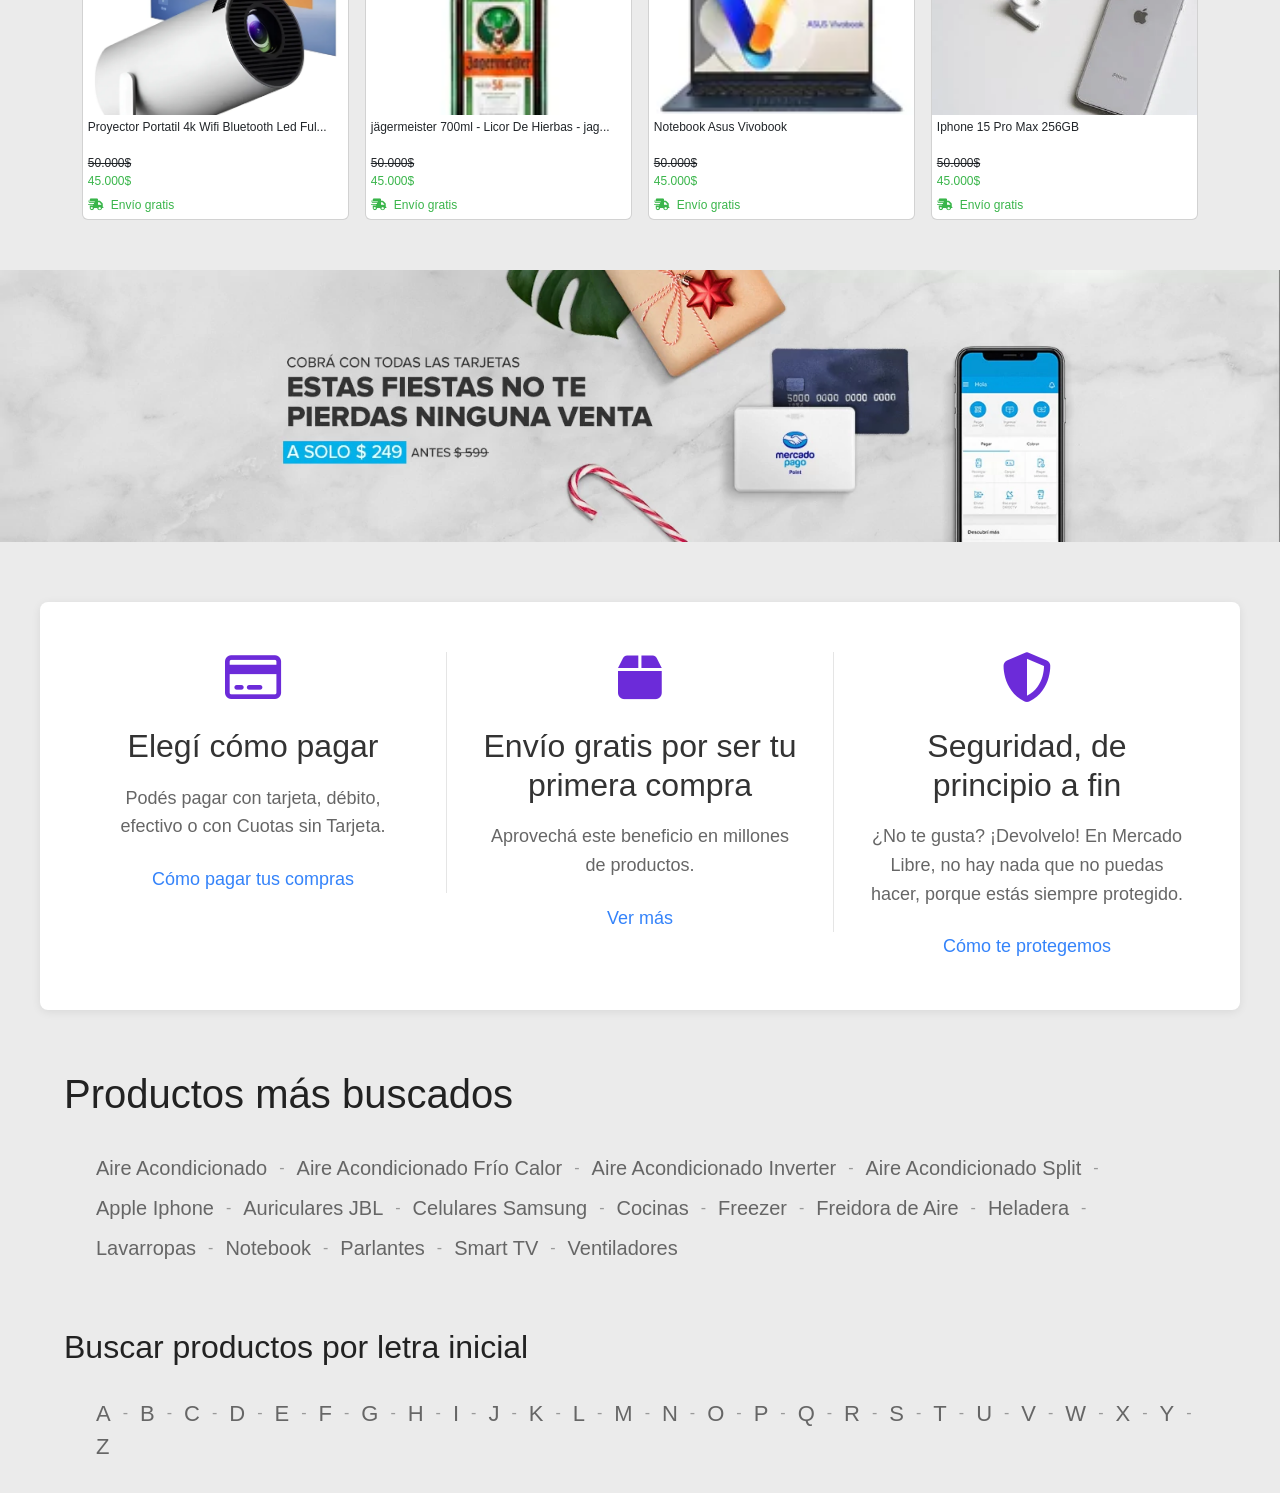
==== commit 735fc2e9: "Se corrigió un error de responsive" ====
--- a/index.html
+++ b/index.html
@@ -142,15 +142,15 @@
     <div class="container my-4">
       <div class="beneficios">
         <div class="row text-center">
-          <div class="col-12 col-sm-6 col-lg-3">
+          <div class="col-12 col-sm-6 col-lg-4">
             <i class="fas fa-truck me-2"></i>
             <span>Envíos gratis en millones de productos desde $15.000</span>
           </div>
-          <div class="col-12 col-sm-6 col-lg-3">
+          <div class="col-12 col-sm-6 col-lg-4">
             <i class="fas fa-credit-card me-2"> </i>
             <span> 3 cuotas extra sin interés</span>
           </div>
-          <div class="col-12 col-sm-6 col-lg-3">
+          <div class="col-12 col-sm-6 col-lg-4">
             <i class="fas fa-hamburger me-2"></i>
             <span
               >Envío gratis en tus pedidos de "Restaurantes" desde $4.000</span
